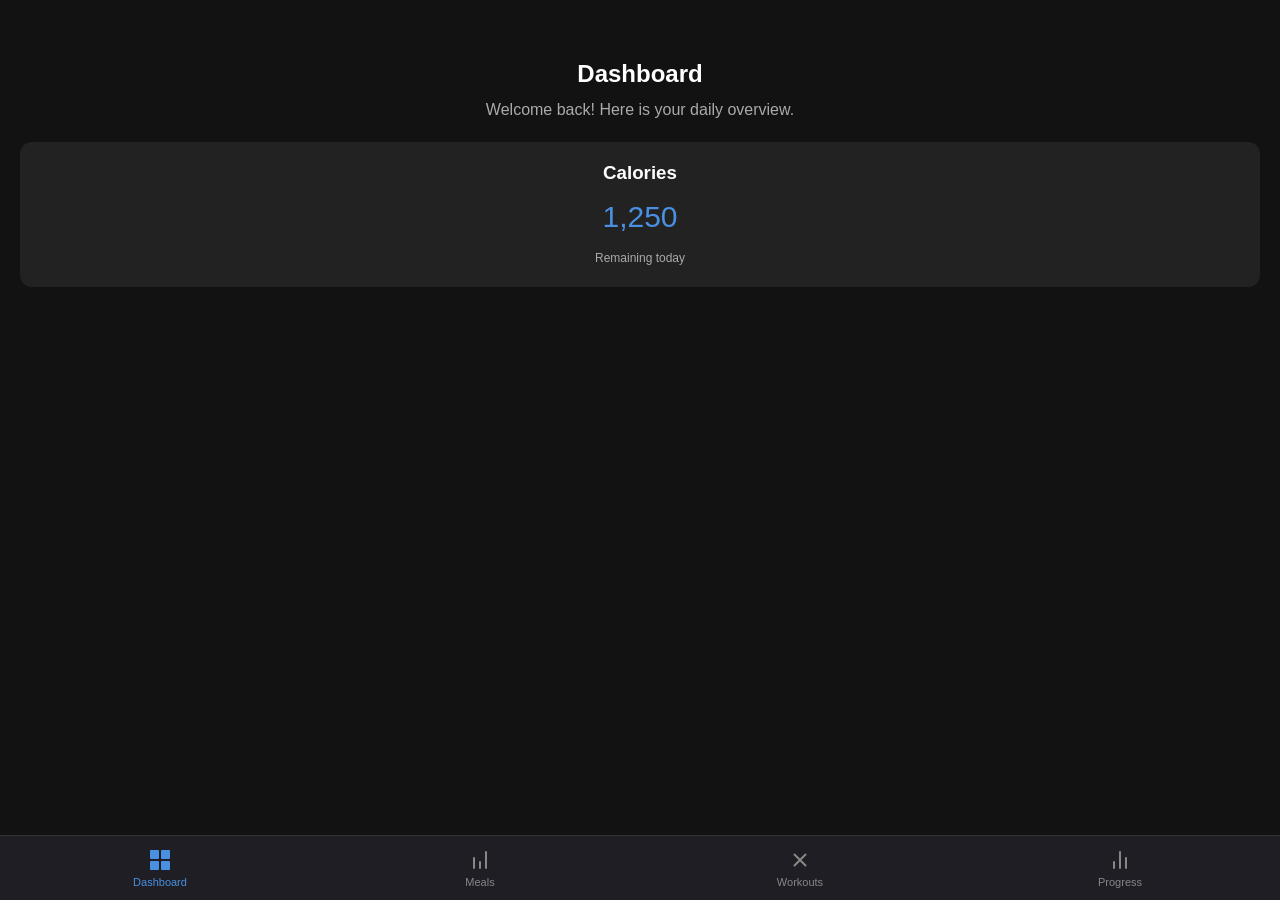
==== index.html @ 869bccce "Initial commit" ====
<!DOCTYPE html>
<html lang="en">
<head>
    <meta charset="UTF-8">
    <meta name="viewport" content="width=device-width, initial-scale=1.0, viewport-fit=cover">
    <title>Dashboard</title>
    <link rel="stylesheet" href="style.css">
</head>
<body>

    <div class="container">
        <h1>Dashboard</h1>
        <p>Welcome back! Here is your daily overview.</p>
        <div style="margin-top:20px; padding:20px; background:#222; border-radius:12px;">
            <h3>Calories</h3>
            <p style="font-size: 30px; color: #4A90E2; margin: 10px 0;">1,250</p>
            <p style="font-size: 12px;">Remaining today</p>
        </div>
    </div>

    <nav class="bottom-nav">
        <a href="index.html" class="nav-item active">
            <svg class="nav-icon" viewBox="0 0 24 24"><rect x="3" y="3" width="7" height="7"></rect><rect x="14" y="3" width="7" height="7"></rect><rect x="14" y="14" width="7" height="7"></rect><rect x="3" y="14" width="7" height="7"></rect></svg>
            <span>Dashboard</span>
        </a>
        <a href="meals.html" class="nav-item">
            <svg class="nav-icon" viewBox="0 0 24 24"><path d="M12 20v-6M6 20V10M18 20V4"></path></svg>
            <span>Meals</span>
        </a>
        <a href="workouts.html" class="nav-item">
            <svg class="nav-icon" viewBox="0 0 24 24"><path d="M6.5 6.5l11 11M6.5 17.5l11-11"></path></svg>
            <span>Workouts</span>
        </a>
        <a href="progress.html" class="nav-item">
            <svg class="nav-icon" viewBox="0 0 24 24"><line x1="18" y1="20" x2="18" y2="10"></line><line x1="12" y1="20" x2="12" y2="4"></line><line x1="6" y1="20" x2="6" y2="14"></line></svg>
            <span>Progress</span>
        </a>
    </nav>
</body>
</html>
---- style.css ----
/* style.css */

/* RESET & BASE STYLES */
* {
    box-sizing: border-box;
    margin: 0;
    padding: 0;
    font-family: -apple-system, BlinkMacSystemFont, "Segoe UI", Roboto, Helvetica, Arial, sans-serif;
}

body {
    background-color: #121212;
    color: white;
    min-height: 100vh;
    /* Add padding to bottom so content doesn't get hidden behind navbar */
    padding-bottom: 100px; 
}

h1 { font-size: 24px; margin-bottom: 10px; }
p { color: #aaa; line-height: 1.5; }

/* CONTENT CONTAINER */
.container {
    padding: 20px;
    padding-top: 60px; /* Space from top */
    text-align: center;
}

/* BOTTOM NAVIGATION BAR */
.bottom-nav {
    position: fixed;
    bottom: 0;
    left: 0;
    width: 100%;
    background-color: #1E1E24;
    border-top: 1px solid #333;
    display: flex;
    justify-content: space-around;
    align-items: center;
    z-index: 1000;

    /* SAFE AREA LOGIC */
    padding-top: 12px;
    /* This ensures it clears the iPhone home bar */
    padding-bottom: calc(12px + env(safe-area-inset-bottom)); 
}

/* NAV ITEMS */
.nav-item {
    display: flex;
    flex-direction: column;
    align-items: center;
    justify-content: center;
    text-decoration: none;
    color: #888;
    font-size: 11px;
    width: 100%;
    cursor: pointer;
    transition: color 0.2s ease;
}

/* ACTIVE STATE */
.nav-item.active {
    color: #4A90E2;
}

.nav-item.active svg {
    fill: #4A90E2; /* For filled icons */
    stroke: #4A90E2; /* For stroked icons */
}

/* ICONS */
.nav-icon {
    width: 24px;
    height: 24px;
    margin-bottom: 4px;
    fill: none;
    stroke: currentColor;
    stroke-width: 2;
    stroke-linecap: round;
    stroke-linejoin: round;
}
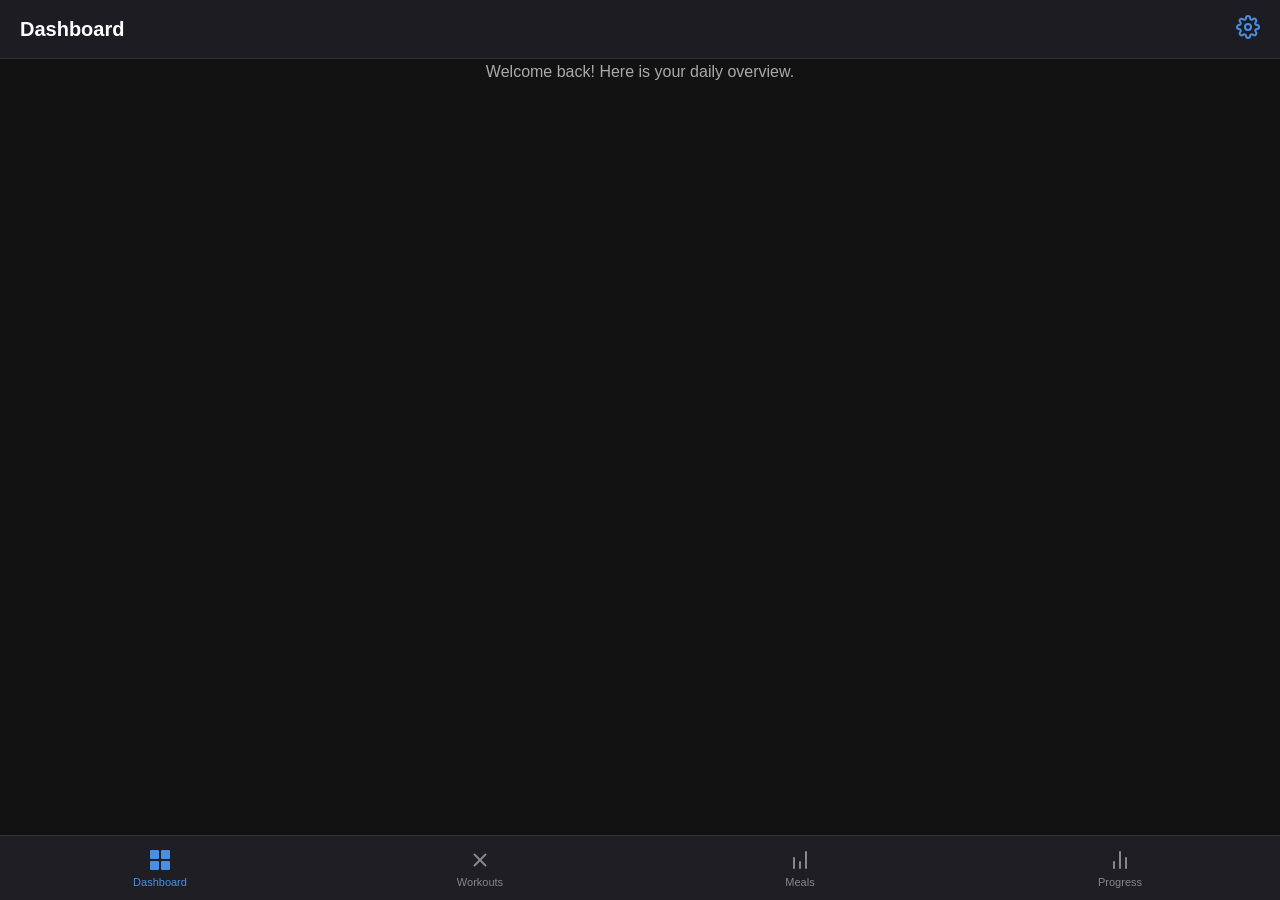
==== commit 181bda04: "Updated navbar and topbar" ====
--- a/index.html
+++ b/index.html
@@ -2,39 +2,26 @@
 <html lang="en">
 <head>
     <meta charset="UTF-8">
+
+    <link rel="manifest" href="manifest.json">
+    
     <meta name="viewport" content="width=device-width, initial-scale=1.0, viewport-fit=cover">
-    <title>Dashboard</title>
+    
+    <meta name="apple-mobile-web-app-capable" content="yes">
+    
+    <meta name="apple-mobile-web-app-status-bar-style" content="black-translucent">
+    
+    <meta name="apple-mobile-web-app-title" content="FitnessApp">
+
+    <title>My App</title>
     <link rel="stylesheet" href="style.css">
+    
+    <script src="script.js" defer></script>
 </head>
-<body>
-
+ <body>
     <div class="container">
-        <h1>Dashboard</h1>
         <p>Welcome back! Here is your daily overview.</p>
-        <div style="margin-top:20px; padding:20px; background:#222; border-radius:12px;">
-            <h3>Calories</h3>
-            <p style="font-size: 30px; color: #4A90E2; margin: 10px 0;">1,250</p>
-            <p style="font-size: 12px;">Remaining today</p>
         </div>
-    </div>
-
-    <nav class="bottom-nav">
-        <a href="index.html" class="nav-item active">
-            <svg class="nav-icon" viewBox="0 0 24 24"><rect x="3" y="3" width="7" height="7"></rect><rect x="14" y="3" width="7" height="7"></rect><rect x="14" y="14" width="7" height="7"></rect><rect x="3" y="14" width="7" height="7"></rect></svg>
-            <span>Dashboard</span>
-        </a>
-        <a href="meals.html" class="nav-item">
-            <svg class="nav-icon" viewBox="0 0 24 24"><path d="M12 20v-6M6 20V10M18 20V4"></path></svg>
-            <span>Meals</span>
-        </a>
-        <a href="workouts.html" class="nav-item">
-            <svg class="nav-icon" viewBox="0 0 24 24"><path d="M6.5 6.5l11 11M6.5 17.5l11-11"></path></svg>
-            <span>Workouts</span>
-        </a>
-        <a href="progress.html" class="nav-item">
-            <svg class="nav-icon" viewBox="0 0 24 24"><line x1="18" y1="20" x2="18" y2="10"></line><line x1="12" y1="20" x2="12" y2="4"></line><line x1="6" y1="20" x2="6" y2="14"></line></svg>
-            <span>Progress</span>
-        </a>
-    </nav>
-</body>
+    
+    </body>
 </html>
--- a/style.css
+++ b/style.css
@@ -19,12 +19,15 @@
 h1 { font-size: 24px; margin-bottom: 10px; }
 p { color: #aaa; line-height: 1.5; }
 
-/* CONTENT CONTAINER */
+/* Update this section in your style.css */
+
 .container {
     padding: 20px;
-    padding-top: 60px; /* Space from top */
+    /* This ensures content starts BELOW the top notch/status bar */
+    padding-top: max(60px, env(safe-area-inset-top) + 20px); 
     text-align: center;
 }
+
 
 /* BOTTOM NAVIGATION BAR */
 .bottom-nav {
@@ -79,4 +82,36 @@
     stroke-width: 2;
     stroke-linecap: round;
     stroke-linejoin: round;
+}
+
+/* FIXED TOP HEADER */
+.top-bar {
+    position: fixed;
+    top: 0;
+    left: 0;
+    width: 100%;
+    /* Use transparent black or solid color */
+    background-color: rgba(30, 30, 36, 0.95); 
+    backdrop-filter: blur(10px); /* Cool glass effect */
+    border-bottom: 1px solid #333;
+    z-index: 1000;
+    
+    display: flex;
+    justify-content: space-between;
+    align-items: center;
+    padding: 15px 20px;
+
+    /* CRITICAL: Handle the iPhone Notch area */
+    padding-top: max(15px, env(safe-area-inset-top) + 10px);
+}
+
+.top-bar h1 {
+    font-size: 20px;
+    margin: 0;
+    font-weight: 600;
+}
+
+.header-icon {
+    color: #4A90E2;
+    cursor: pointer;
 }
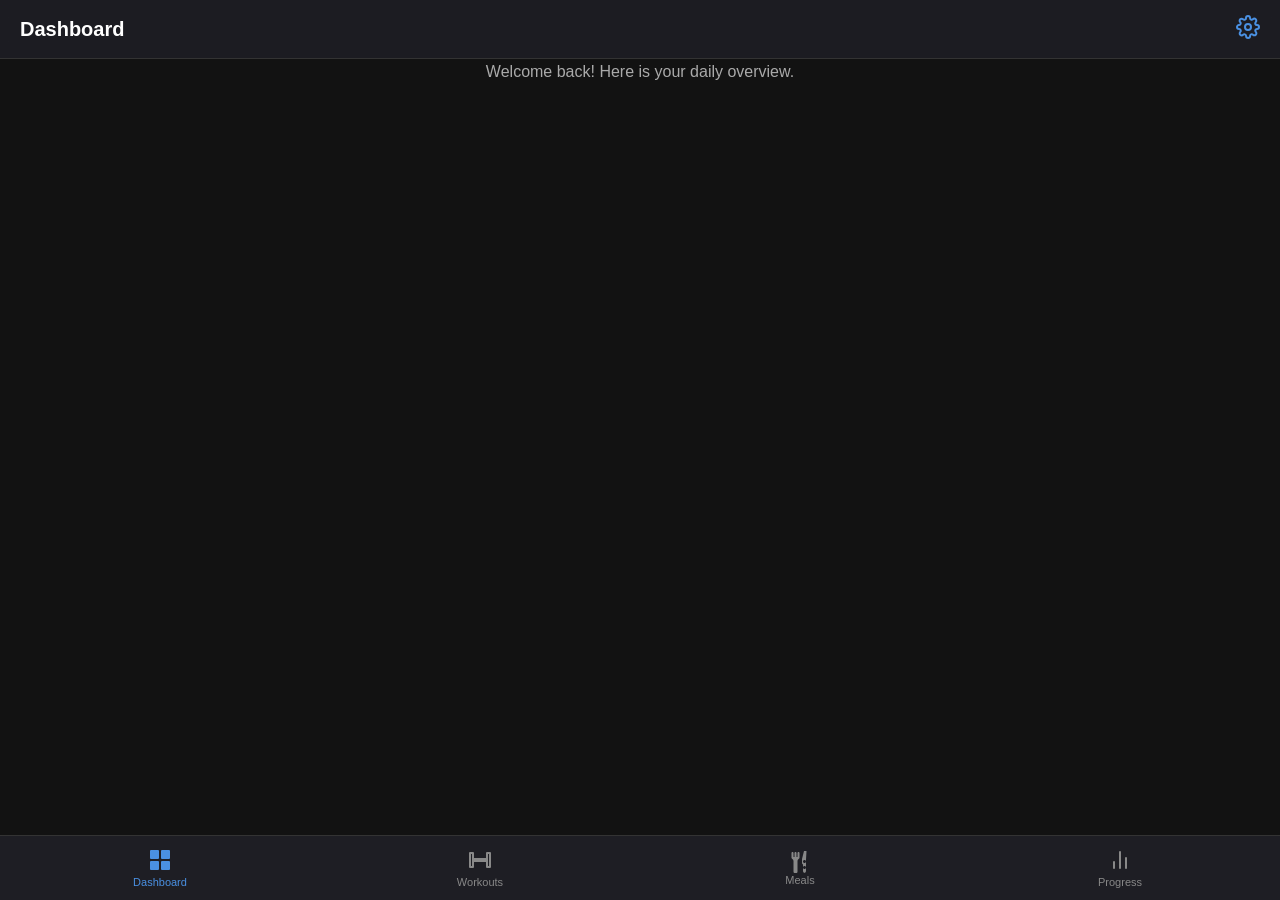
==== commit 7f8974c9: "updated scripts" ====
--- a/index.html
+++ b/index.html
@@ -2,22 +2,16 @@
 <html lang="en">
 <head>
     <meta charset="UTF-8">
-
-    <link rel="manifest" href="manifest.json">
-    
-    <meta name="viewport" content="width=device-width, initial-scale=1.0, viewport-fit=cover">
-    
-    <meta name="apple-mobile-web-app-capable" content="yes">
-    
-    <meta name="apple-mobile-web-app-status-bar-style" content="black-translucent">
-    
+    <link rel="manifest" href="manifest.json">   
+    <meta name="viewport" content="width=device-width, initial-scale=1.0, viewport-fit=cover">   
+    <meta name="apple-mobile-web-app-capable" content="yes">    
+    <meta name="apple-mobile-web-app-status-bar-style" content="black-translucent">   
     <meta name="apple-mobile-web-app-title" content="FitnessApp">
-
     <title>My App</title>
-    <link rel="stylesheet" href="style.css">
-    
+    <link rel="stylesheet" href="style.css">   
     <script src="script.js" defer></script>
 </head>
+
  <body>
     <div class="container">
         <p>Welcome back! Here is your daily overview.</p>
--- a/style.css
+++ b/style.css
@@ -114,4 +114,303 @@
 .header-icon {
     color: #4A90E2;
     cursor: pointer;
+}
+
+/* WORKOUTS SPECIFIC STYLES */
+
+/* 1. Template Tabs (Top) */
+.template-nav {
+    position: fixed;
+    top: 60px; /* Below the main header */
+    left: 0;
+    width: 100%;
+    background: #1E1E24;
+    padding: 10px 0;
+    z-index: 900;
+    overflow-x: auto;
+    white-space: nowrap;
+    border-bottom: 1px solid #333;
+}
+
+.template-tabs-scroll {
+    padding: 0 15px;
+}
+
+.template-tab {
+    display: inline-block;
+    padding: 6px 16px;
+    margin-right: 10px;
+    background: #333;
+    border-radius: 20px;
+    color: #888;
+    font-size: 13px;
+    cursor: pointer;
+}
+
+.template-tab.active {
+    background: #4A90E2;
+    color: white;
+}
+
+/* 2. Day Selector */
+.day-selector {
+    display: flex;
+    justify-content: space-between;
+    margin-bottom: 20px;
+    background: #222;
+    padding: 5px;
+    border-radius: 12px;
+}
+
+.day-bubble {
+    width: 35px;
+    height: 35px;
+    display: flex;
+    align-items: center;
+    justify-content: center;
+    border-radius: 50%;
+    font-size: 12px;
+    color: #888;
+    cursor: pointer;
+}
+
+.day-bubble.active {
+    background: #4A90E2;
+    color: white;
+    font-weight: bold;
+}
+
+/* 3. Rest Toggle */
+.day-header {
+    display: flex;
+    justify-content: space-between;
+    align-items: center;
+    margin-bottom: 15px;
+}
+
+.switch {
+    position: relative;
+    display: inline-block;
+    width: 40px;
+    height: 24px;
+    margin-left: 10px;
+}
+
+.switch input { opacity: 0; width: 0; height: 0; }
+
+.slider {
+    position: absolute;
+    cursor: pointer;
+    top: 0; left: 0; right: 0; bottom: 0;
+    background-color: #333;
+    transition: .4s;
+}
+
+.slider:before {
+    position: absolute;
+    content: "";
+    height: 16px; width: 16px;
+    left: 4px; bottom: 4px;
+    background-color: white;
+    transition: .4s;
+}
+
+input:checked + .slider { background-color: #4A90E2; }
+input:checked + .slider:before { transform: translateX(16px); }
+.slider.round { border-radius: 34px; }
+.slider.round:before { border-radius: 50%; }
+
+/* 4. Action Buttons */
+.action-buttons {
+    margin-top: 30px;
+    display: flex;
+    flex-direction: column;
+    gap: 10px;
+}
+
+.btn-add {
+    background: #333;
+    color: #4A90E2;
+    border: 1px dashed #4A90E2;
+    padding: 12px;
+    border-radius: 8px;
+    font-weight: 600;
+    width: 100%;
+}
+
+.btn-empty {
+    background: transparent;
+    color: #888;
+    border: 1px solid #444;
+    padding: 12px;
+    border-radius: 8px;
+    width: 100%;
+}
+
+/* 5. Library Modal */
+.modal {
+    position: fixed;
+    top: 0; left: 0; width: 100%; height: 100%;
+    background: rgba(0,0,0,0.8);
+    z-index: 2000;
+    display: flex;
+    justify-content: center;
+    align-items: flex-end; /* Sheet style */
+}
+
+.modal.hidden { display: none; }
+
+.modal-content {
+    background: #1E1E24;
+    width: 100%;
+    height: 90%; /* Takes up 90% of screen */
+    border-radius: 20px 20px 0 0;
+    padding: 20px;
+    display: flex;
+    flex-direction: column;
+}
+
+.modal-header {
+    display: flex;
+    justify-content: space-between;
+    align-items: center;
+    margin-bottom: 15px;
+}
+
+.close-modal {
+    font-size: 28px;
+    cursor: pointer;
+}
+
+.search-bar {
+    width: 100%;
+    padding: 12px;
+    background: #121212;
+    border: none;
+    border-radius: 8px;
+    color: white;
+    margin-bottom: 10px;
+}
+
+.filter-chips {
+    display: flex;
+    gap: 8px;
+    overflow-x: auto;
+    padding-bottom: 10px;
+    margin-bottom: 10px;
+}
+
+.chip {
+    padding: 6px 12px;
+    background: #333;
+    border-radius: 15px;
+    font-size: 12px;
+    white-space: nowrap;
+    cursor: pointer;
+}
+
+.chip.active {
+    background: #4A90E2;
+    color: white;
+}
+
+.library-list {
+    flex-grow: 1;
+    overflow-y: auto;
+}
+
+.lib-item {
+    padding: 15px;
+    border-bottom: 1px solid #333;
+    display: flex;
+    justify-content: space-between;
+    align-items: center;
+}
+
+/* EXERCISE CARD (Inside the Daily Plan) */
+.exercise-card {
+    background: #2A2A30;
+    border-radius: 12px;
+    padding: 15px;
+    margin-bottom: 10px;
+    border: 1px solid #333;
+}
+
+.ex-header {
+    display: flex;
+    justify-content: space-between;
+    align-items: center;
+    margin-bottom: 10px;
+}
+
+.ex-name {
+    font-weight: 600;
+    font-size: 15px;
+    text-transform: capitalize;
+}
+
+.ex-remove {
+    color: #ff4444;
+    font-size: 20px;
+    cursor: pointer;
+    padding: 0 10px;
+}
+
+.ex-details {
+    display: flex;
+    gap: 15px;
+}
+
+.input-group {
+    display: flex;
+    flex-direction: column;
+    width: 45%;
+}
+
+.input-group label {
+    font-size: 10px;
+    color: #888;
+    margin-bottom: 4px;
+    text-transform: uppercase;
+}
+
+.input-group input {
+    background: #121212;
+    border: 1px solid #444;
+    color: white;
+    padding: 8px;
+    border-radius: 6px;
+    text-align: center;
+}
+
+/* LIBRARY LIST ITEMS */
+.lib-item {
+    padding: 12px 0;
+    border-bottom: 1px solid #333;
+    display: flex;
+    justify-content: space-between;
+    align-items: center;
+}
+
+.lib-name {
+    font-weight: 600;
+    text-transform: capitalize;
+    font-size: 14px;
+}
+
+.lib-target {
+    font-size: 11px;
+    color: #888;
+    text-transform: capitalize;
+}
+
+.btn-add-small {
+    background: #4A90E2;
+    color: white;
+    border: none;
+    width: 30px;
+    height: 30px;
+    border-radius: 50%;
+    font-size: 18px;
+    cursor: pointer;
 }
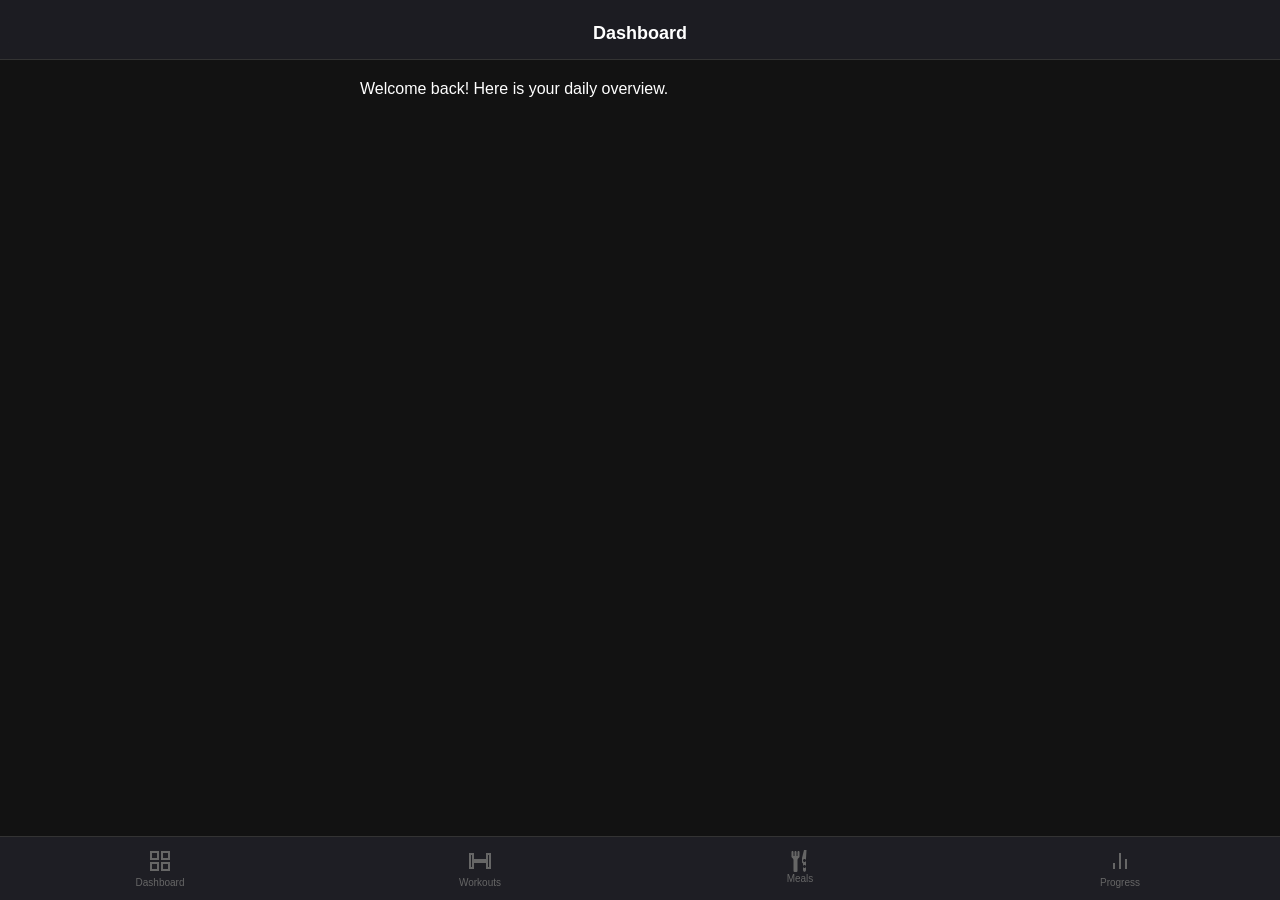
==== commit ba545689: "updated structure and other changes" ====
--- a/index.html
+++ b/index.html
@@ -2,20 +2,13 @@
 <html lang="en">
 <head>
     <meta charset="UTF-8">
-    <link rel="manifest" href="manifest.json">   
-    <meta name="viewport" content="width=device-width, initial-scale=1.0, viewport-fit=cover">   
-    <meta name="apple-mobile-web-app-capable" content="yes">    
-    <meta name="apple-mobile-web-app-status-bar-style" content="black-translucent">   
-    <meta name="apple-mobile-web-app-title" content="FitnessApp">
-    <title>My App</title>
-    <link rel="stylesheet" href="style.css">   
-    <script src="script.js" defer></script>
+    <meta http-equiv="refresh" content="0; url=pages/dashboard.html">
+    <title></title>
+    <script>
+        window.location.href = "pages/dashboard.html";
+    </script>
 </head>
-
- <body>
-    <div class="container">
-        <p>Welcome back! Here is your daily overview.</p>
-        </div>
-    
-    </body>
+<body>
+    <p>Redirecting to <a href="pages/dashboard.html">Dashboard</a>...</p>
+</body>
 </html>
